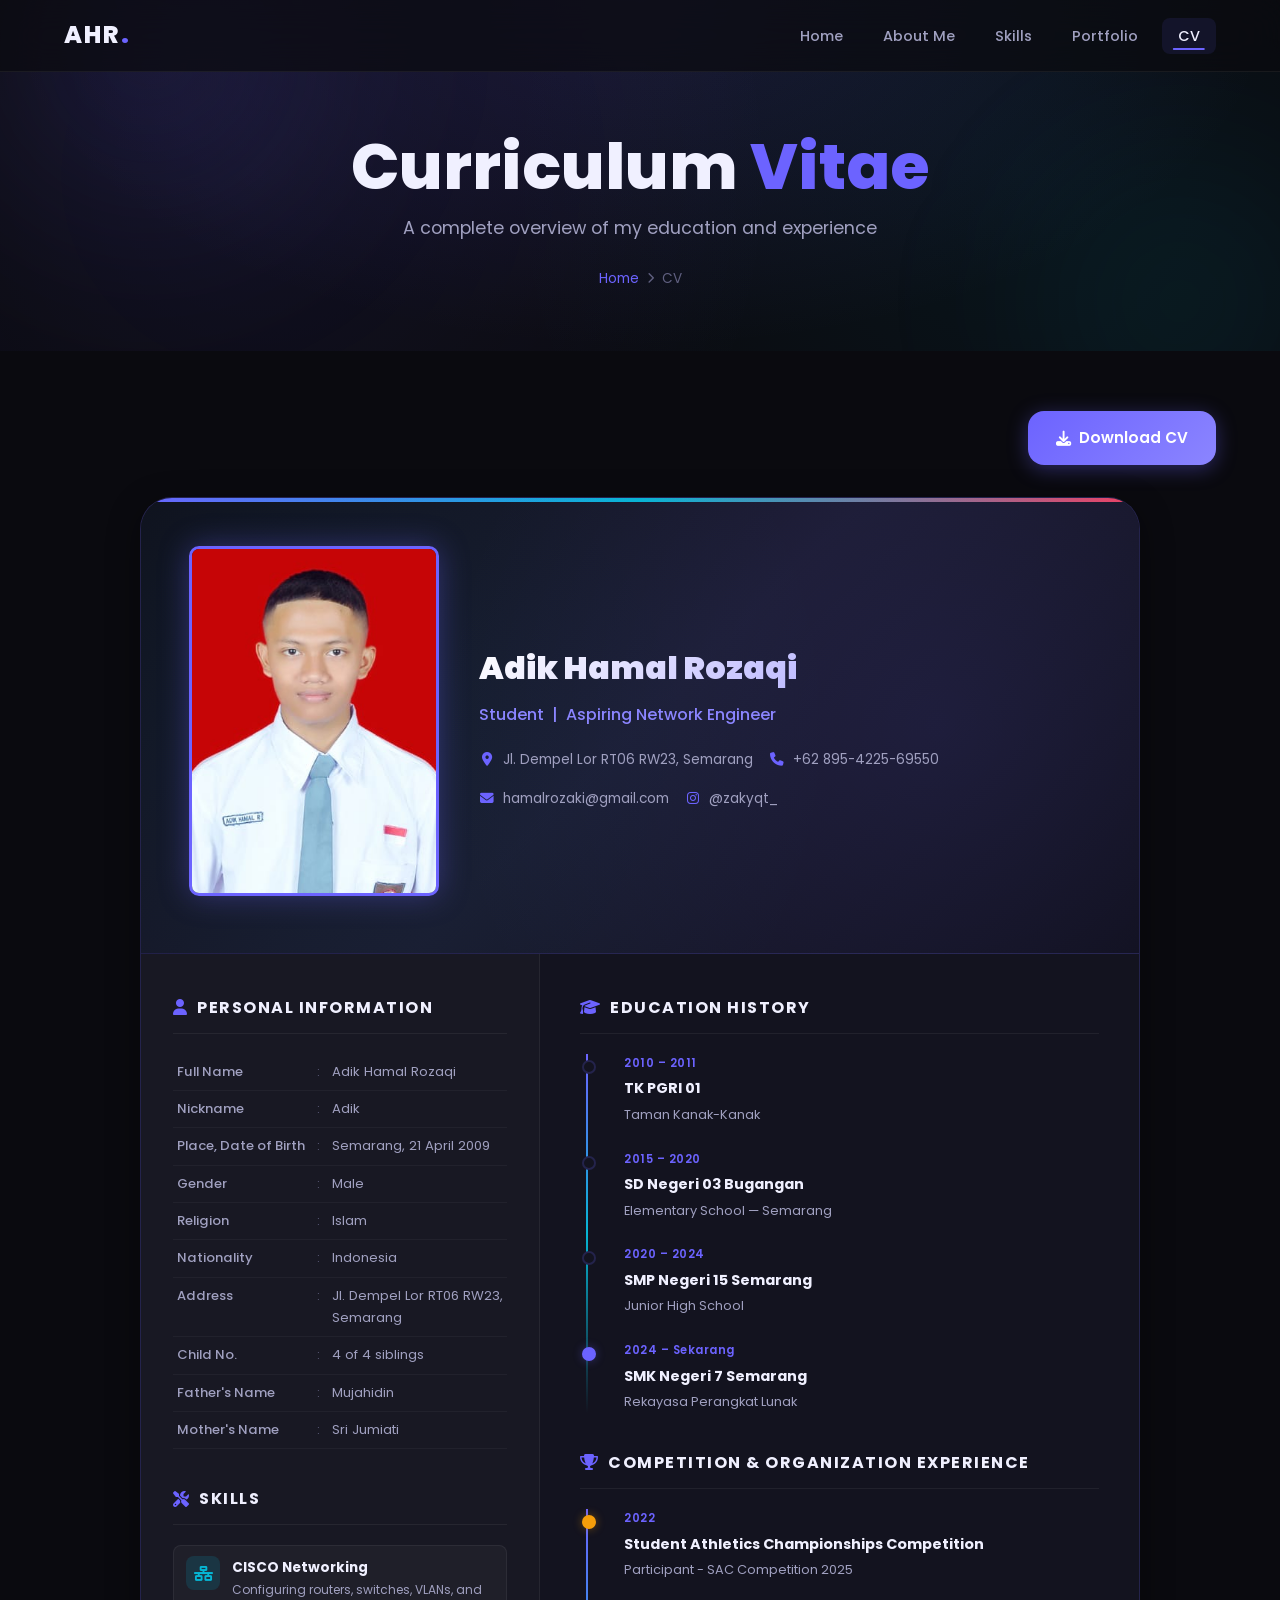
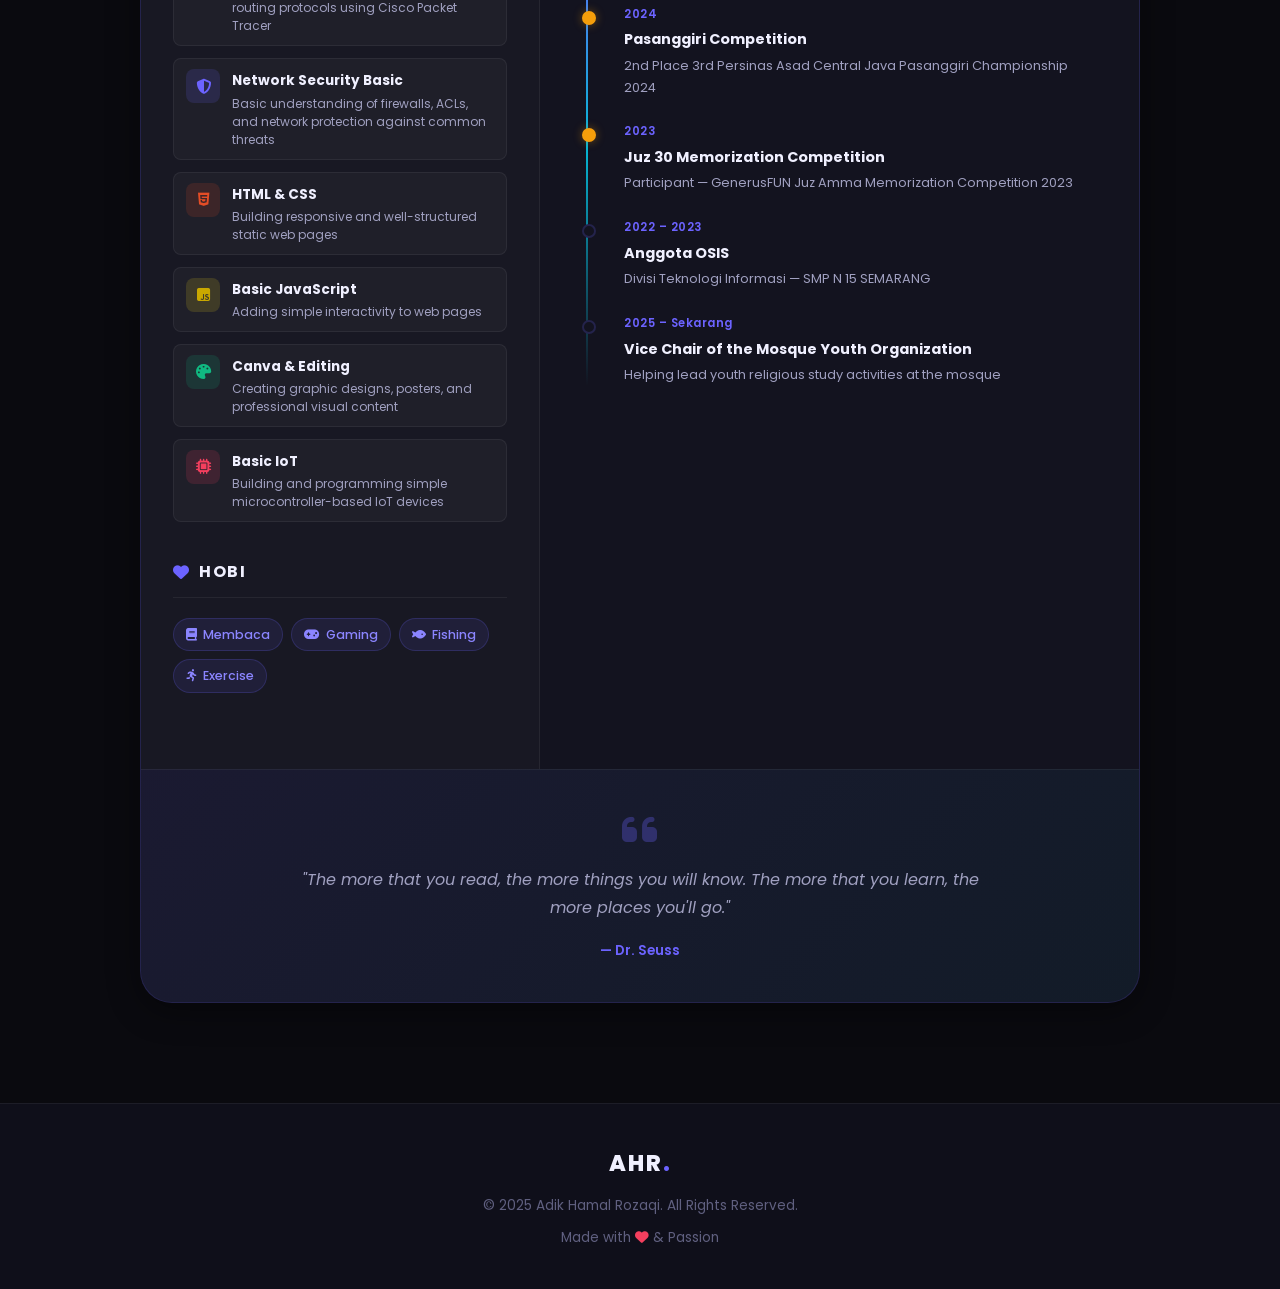
==== cv.html @ 631f969d "Initial personal branding website" ====
<!DOCTYPE html>
<html lang="id">
<head>
  <meta charset="UTF-8" />
  <meta name="viewport" content="width=device-width, initial-scale=1.0" />
  <title>CV - Adik Hamal Rozaqi</title>
  <link rel="icon" type="image/png" href="favicon-32x32.png" />
  <link rel="stylesheet" href="css/style.css" />
  <link rel="stylesheet" href="css/cv.css" />
  <link href="https://fonts.googleapis.com/css2?family=Poppins:wght@300;400;500;600;700;800;900&display=swap" rel="stylesheet" />
  <link rel="stylesheet" href="https://cdnjs.cloudflare.com/ajax/libs/font-awesome/6.5.0/css/all.min.css" />
</head>
<body>

  <!-- NAVBAR -->
  <nav class="navbar" id="navbar">
    <div class="nav-container">
      <div class="nav-logo">
        <span class="logo-text">AHR<span class="accent">.</span></span>
      </div>
      <ul class="nav-links" id="navLinks">
        <li><a href="index.html">Home</a></li>
        <li><a href="about.html">About Me</a></li>
        <li><a href="skills.html">Skills</a></li>
        <li><a href="portfolio.html">Portfolio</a></li>
        <li><a href="cv.html" class="active">CV</a></li>
      </ul>
      <div class="hamburger" id="hamburger">
        <span></span><span></span><span></span>
      </div>
    </div>
  </nav>

  <!-- PAGE HEADER -->
  <section class="page-header">
    <div class="orb orb-1"></div>
    <div class="orb orb-2"></div>
    <div class="page-header-content">
      <h1>Curriculum <span class="accent-text">Vitae</span></h1>
      <p>A complete overview of my education and experience</p>
      <div class="breadcrumb">
        <a href="index.html">Home</a>
        <i class="fas fa-chevron-right"></i>
        <span>CV</span>
      </div>
    </div>
  </section>

  <!-- CV WRAPPER -->
  <section class="cv-section">
    <div class="container">

      <!-- Print Button -->
      <div class="cv-actions">
  <a href="cvadik.pdf"
     download="cvadik.pdf"
     class="btn btn-primary">
    <i class="fas fa-download"></i> Download CV
  </a>
</div>

      <!-- CV DOCUMENT -->
      <div class="cv-document" id="cvDocument">

        <!-- CV HEADER -->
        <div class="cv-header">
          <div class="cv-photo-wrapper">
            <img
              src="fotoformal.jpeg"
              alt="Foto Profesional"
              class="cv-photo"
              onerror="this.src='https://ui-avatars.com/api/?name=Adik+Rozaqi&size=200&background=6c63ff&color=fff&bold=true'"
            />
          </div>
          <div class="cv-header-info">
            <h1 class="cv-name">Adik Hamal Rozaqi</h1>
            <p class="cv-title">Student  &nbsp;|&nbsp; Aspiring Network Engineer</p>
            <div class="cv-contacts">
              <div class="cv-contact-item">
                <i class="fas fa-map-marker-alt"></i>
                <span>Jl. Dempel Lor RT06 RW23, Semarang</span>
              </div>
              <div class="cv-contact-item">
                <i class="fas fa-phone"></i>
                <span>+62 895-4225-69550</span>
              </div>
              <div class="cv-contact-item">
                <i class="fas fa-envelope"></i>
                <span>hamalrozaki@gmail.com</span>
              </div>
              <div class="cv-contact-item">
                <i class="fab fa-instagram"></i>
                <span>@zakyqt_</span>
              </div>
            </div>
          </div>
        </div>

        <!-- CV BODY -->
        <div class="cv-body">

          <!-- LEFT COLUMN -->
          <div class="cv-left">

            <!-- Personal Information -->
            <div class="cv-block">
              <div class="cv-block-title">
                <i class="fas fa-user"></i>
                <h2>Personal Information</h2>
              </div>
              <div class="cv-block-content">
                <table class="cv-table">
                  <tr>
                    <td class="cv-td-label">Full Name</td>
                    <td>:</td>
                    <td>Adik Hamal Rozaqi</td>
                  </tr>
                  <tr>
                    <td class="cv-td-label">Nickname</td>
                    <td>:</td>
                    <td>Adik</td>
                  </tr>
                  <tr>
                    <td class="cv-td-label">Place, Date of Birth</td>
                    <td>:</td>
                    <td>Semarang, 21 April 2009</td>
                  </tr>
                  <tr>
                    <td class="cv-td-label">Gender</td>
                    <td>:</td>
                    <td>Male</td>
                  </tr>
                  <tr>
                    <td class="cv-td-label">Religion</td>
                    <td>:</td>
                    <td>Islam</td>
                  </tr>
                  <tr>
                    <td class="cv-td-label">Nationality</td>
                    <td>:</td>
                    <td>Indonesia</td>
                  </tr>
                  <tr>
                    <td class="cv-td-label">Address</td>
                    <td>:</td>
                    <td>Jl. Dempel Lor RT06 RW23, Semarang</td>
                  </tr>
                  <tr>
                    <td class="cv-td-label">Child No.</td>
                    <td>:</td>
                    <td>4 of 4 siblings</td>
                  </tr>
                  <tr>
                    <td class="cv-td-label">Father's Name</td>
                    <td>:</td>
                    <td>Mujahidin</td>
                  </tr>
                  <tr>
                    <td class="cv-td-label">Mother's Name</td>
                    <td>:</td>
                    <td>Sri Jumiati</td>
                  </tr>
                </table>
              </div>
            </div>

            <!-- Skills -->
            <div class="cv-block">
              <div class="cv-block-title">
                <i class="fas fa-tools"></i>
                <h2>Skills</h2>
              </div>
              <div class="cv-block-content">
                <div class="cv-skills-desc">

                  <div class="cv-skill-desc-item">
                    <div class="cv-skill-desc-icon" style="background:rgba(6,182,212,0.15);color:#06b6d4">
                      <i class="fas fa-network-wired"></i>
                    </div>
                    <div class="cv-skill-desc-text">
                      <h4>CISCO Networking</h4>
                      <p>Configuring routers, switches, VLANs, and routing protocols using Cisco Packet Tracer</p>
                    </div>
                  </div>

                  <div class="cv-skill-desc-item">
                    <div class="cv-skill-desc-icon" style="background:rgba(108,99,255,0.15);color:#6c63ff">
                      <i class="fas fa-shield-alt"></i>
                    </div>
                    <div class="cv-skill-desc-text">
                      <h4>Network Security Basic</h4>
                      <p>Basic understanding of firewalls, ACLs, and network protection against common threats</p>
                    </div>
                  </div>

                  <div class="cv-skill-desc-item">
                    <div class="cv-skill-desc-icon" style="background:rgba(228,77,38,0.15);color:#e44d26">
                      <i class="fab fa-html5"></i>
                    </div>
                    <div class="cv-skill-desc-text">
                      <h4>HTML &amp; CSS</h4>
                      <p>Building responsive and well-structured static web pages</p>
                    </div>
                  </div>

                  <div class="cv-skill-desc-item">
                    <div class="cv-skill-desc-icon" style="background:rgba(247,223,30,0.15);color:#c9a800">
                      <i class="fab fa-js-square"></i>
                    </div>
                    <div class="cv-skill-desc-text">
                      <h4>Basic JavaScript</h4>
                      <p>Adding simple interactivity to web pages</p>
                    </div>
                  </div>

                  <div class="cv-skill-desc-item">
                    <div class="cv-skill-desc-icon" style="background:rgba(16,185,129,0.15);color:#10b981">
                      <i class="fas fa-palette"></i>
                    </div>
                    <div class="cv-skill-desc-text">
                      <h4>Canva &amp; Editing</h4>
                      <p>Creating graphic designs, posters, and professional visual content</p>
                    </div>
                  </div>

                  <div class="cv-skill-desc-item">
                    <div class="cv-skill-desc-icon" style="background:rgba(244,63,94,0.15);color:#f43f5e">
                      <i class="fas fa-microchip"></i>
                    </div>
                    <div class="cv-skill-desc-text">
                      <h4>Basic IoT</h4>
                      <p>Building and programming simple microcontroller-based IoT devices</p>
                    </div>
                  </div>

                </div>
              </div>
            </div>

            <!-- Hobi -->
            <div class="cv-block">
              <div class="cv-block-title">
                <i class="fas fa-heart"></i>
                <h2>Hobi</h2>
              </div>
              <div class="cv-block-content">
                <div class="cv-hobbies">
                  <span class="cv-hobby-tag"><i class="fas fa-book"></i> Membaca</span>
                  <span class="cv-hobby-tag"><i class="fas fa-gamepad"></i> Gaming</span>
                  <span class="cv-hobby-tag"><i class="fas fa-fish"></i> Fishing</span>
                  <span class="cv-hobby-tag"><i class="fas fa-running"></i> Exercise</span>
                </div>
              </div>
            </div>

          </div>

          <!-- RIGHT COLUMN -->
          <div class="cv-right">

            <!-- Education -->
            <div class="cv-block">
              <div class="cv-block-title">
                <i class="fas fa-graduation-cap"></i>
                <h2>Education History</h2>
              </div>
              <div class="cv-block-content">
                <div class="cv-timeline">
                  <div class="cv-timeline-item">
                    <div class="cv-timeline-dot"></div>
                    <div class="cv-timeline-info">
                      <div class="cv-timeline-year">2010 – 2011</div>
                      <h4>TK PGRI 01</h4>
                      <p>Taman Kanak-Kanak</p>
                    </div>
                  </div>
                  <div class="cv-timeline-item">
                    <div class="cv-timeline-dot"></div>
                    <div class="cv-timeline-info">
                      <div class="cv-timeline-year">2015 – 2020</div>
                      <h4>SD Negeri 03 Bugangan</h4>
                      <p>Elementary School — Semarang</p>
                    </div>
                  </div>
                  <div class="cv-timeline-item">
                    <div class="cv-timeline-dot"></div>
                    <div class="cv-timeline-info">
                      <div class="cv-timeline-year">2020 – 2024</div>
                      <h4>SMP Negeri 15 Semarang</h4>
                      <p>Junior High School</p>
                    </div>
                  </div>
                  <div class="cv-timeline-item active">
                    <div class="cv-timeline-dot active"></div>
                    <div class="cv-timeline-info">
                      <div class="cv-timeline-year">2024 – Sekarang</div>
                      <h4>SMK Negeri 7 Semarang</h4>
                      <p>Rekayasa Perangkat Lunak</p>
                    </div>
                  </div>
                </div>
              </div>
            </div>

            <!-- Pengalaman Lomba & Organisasi -->
            <div class="cv-block">
              <div class="cv-block-title">
                <i class="fas fa-trophy"></i>
                <h2>Competition &amp; Organization Experience</h2>
              </div>
              <div class="cv-block-content">
                <div class="cv-timeline">
                  <div class="cv-timeline-item">
                    <div class="cv-timeline-dot gold"></div>
                    <div class="cv-timeline-info">
                      <div class="cv-timeline-year">2022</div>
                      <h4>Student Athletics Championships Competition</h4>
                      <p>Participant - SAC Competition 2025</p>
                    </div>
                  </div>
                  <div class="cv-timeline-item">
                    <div class="cv-timeline-dot gold"></div>
                    <div class="cv-timeline-info">
                      <div class="cv-timeline-year">2024</div>
                      <h4>Pasanggiri Competition</h4>
                      <p>2nd Place 3rd Persinas Asad Central Java Pasanggiri Championship 2024</p>
                    </div>
                  </div>
                  <div class="cv-timeline-item">
                    <div class="cv-timeline-dot gold"></div>
                    <div class="cv-timeline-info">
                      <div class="cv-timeline-year">2023</div>
                      <h4>Juz 30 Memorization Competition</h4>
                      <p>Participant — GenerusFUN Juz Amma Memorization Competition 2023</p>
                    </div>
                  </div>
                  <div class="cv-timeline-item">
                    <div class="cv-timeline-dot"></div>
                    <div class="cv-timeline-info">
                      <div class="cv-timeline-year">2022 – 2023</div>
                      <h4>Anggota OSIS</h4>
                      <p>Divisi Teknologi Informasi — SMP N 15 SEMARANG</p>
                    </div>
                  </div>
                  <div class="cv-timeline-item">
                    <div class="cv-timeline-dot"></div>
                    <div class="cv-timeline-info">
                      <div class="cv-timeline-year">2025 – Sekarang</div>
                      <h4>Vice Chair of the Mosque Youth Organization</h4>
                      <p>Helping lead youth religious study activities at the mosque</p>
                    </div>
                  </div>
                </div>
              </div>
            </div>

          </div>
        </div>

        <!-- QUOTES -->
        <div class="cv-quotes">
          <div class="cv-quote-wrapper">
            <i class="fas fa-quote-left cv-quote-icon"></i>
            <blockquote class="cv-quote-text">
             "The more that you read, the more things you will know. The more that you learn, the more places you'll go."


            </blockquote>
            <p class="cv-quote-author">— Dr. Seuss</p>
          </div>
        </div>

      </div>
      <!-- END CV DOCUMENT -->

    </div>
  </section>

  <!-- FOOTER -->
  <footer class="footer">
    <div class="footer-content">
      <p class="footer-logo">AHR<span class="accent">.</span></p>
      <p class="footer-copy">&copy; 2025 Adik Hamal Rozaqi. All Rights Reserved.</p>
      <p class="footer-love">Made with <i class="fas fa-heart" style="color:#f43f5e"></i> &amp; Passion</p>
    </div>
  </footer>

  <script src="js/main.js"></script>
</body>
</html>
---- css/style.css ----
/* ============================================
   GLOBAL STYLES - style.css
   Personal Branding - Muhammad Rizky Pratama
   ============================================ */

/* ---- CSS Variables ---- */
:root {
  --bg-primary:    #0a0a0f;
  --bg-secondary:  #0f0f1a;
  --bg-card:       #13131f;
  --bg-card-hover: #1a1a2e;

  --accent:        #6c63ff;
  --accent-light:  #8b85ff;
  --accent-glow:   rgba(108, 99, 255, 0.35);
  --accent-2:      #f43f5e;
  --accent-3:      #06b6d4;

  --text-primary:  #f0f0ff;
  --text-secondary:#a0a0c0;
  --text-muted:    #606080;

  --border:        rgba(108, 99, 255, 0.2);
  --border-light:  rgba(255, 255, 255, 0.06);

  --shadow-card:   0 8px 32px rgba(0, 0, 0, 0.4);
  --shadow-glow:   0 0 40px rgba(108, 99, 255, 0.25);

  --radius-sm:     8px;
  --radius-md:     16px;
  --radius-lg:     24px;
  --radius-xl:     32px;

  --transition:    all 0.3s cubic-bezier(0.4, 0, 0.2, 1);
  --transition-slow: all 0.6s cubic-bezier(0.4, 0, 0.2, 1);

  --font:          'Poppins', sans-serif;
  --nav-height:    72px;
}

/* ---- Reset & Base ---- */
*, *::before, *::after {
  margin: 0;
  padding: 0;
  box-sizing: border-box;
}

html {
  scroll-behavior: smooth;
  font-size: 16px;
}

body {
  font-family: var(--font);
  background-color: var(--bg-primary);
  color: var(--text-primary);
  line-height: 1.7;
  overflow-x: hidden;
  -webkit-font-smoothing: antialiased;
}

/* ---- Scrollbar ---- */
::-webkit-scrollbar { width: 6px; }
::-webkit-scrollbar-track { background: var(--bg-primary); }
::-webkit-scrollbar-thumb {
  background: var(--accent);
  border-radius: 3px;
}
::-webkit-scrollbar-thumb:hover { background: var(--accent-light); }

/* ---- Selection ---- */
::selection {
  background: var(--accent-glow);
  color: var(--text-primary);
}

/* ---- Container ---- */
.container {
  max-width: 1200px;
  margin: 0 auto;
  padding: 0 24px;
}

/* ---- Accent Color ---- */
.accent { color: var(--accent); }
.accent-text { color: var(--accent); }

/* ============================================
   NAVBAR
   ============================================ */
.navbar {
  position: fixed;
  top: 0;
  left: 0;
  right: 0;
  z-index: 1000;
  height: var(--nav-height);
  background: rgba(10, 10, 15, 0.7);
  backdrop-filter: blur(20px);
  -webkit-backdrop-filter: blur(20px);
  border-bottom: 1px solid var(--border-light);
  transition: var(--transition);
}

.navbar.scrolled {
  background: rgba(10, 10, 15, 0.95);
  box-shadow: 0 4px 30px rgba(0, 0, 0, 0.5);
}

.nav-container {
  max-width: 1200px;
  margin: 0 auto;
  padding: 0 24px;
  height: 100%;
  display: flex;
  align-items: center;
  justify-content: space-between;
}

.nav-logo .logo-text {
  font-size: 1.5rem;
  font-weight: 800;
  letter-spacing: 2px;
  color: var(--text-primary);
}

.nav-links {
  display: flex;
  list-style: none;
  gap: 8px;
}

.nav-links a {
  text-decoration: none;
  color: var(--text-secondary);
  font-size: 0.9rem;
  font-weight: 500;
  padding: 8px 16px;
  border-radius: var(--radius-sm);
  transition: var(--transition);
  position: relative;
}

.nav-links a::after {
  content: '';
  position: absolute;
  bottom: 4px;
  left: 50%;
  transform: translateX(-50%);
  width: 0;
  height: 2px;
  background: var(--accent);
  border-radius: 2px;
  transition: var(--transition);
}

.nav-links a:hover,
.nav-links a.active {
  color: var(--text-primary);
  background: rgba(108, 99, 255, 0.1);
}

.nav-links a:hover::after,
.nav-links a.active::after {
  width: 60%;
}

/* Hamburger */
.hamburger {
  display: none;
  flex-direction: column;
  gap: 5px;
  cursor: pointer;
  padding: 4px;
}

.hamburger span {
  display: block;
  width: 24px;
  height: 2px;
  background: var(--text-primary);
  border-radius: 2px;
  transition: var(--transition);
}

/* ============================================
   PAGE HEADER (shared across pages)
   ============================================ */
.page-header {
  min-height: 320px;
  display: flex;
  align-items: center;
  justify-content: center;
  text-align: center;
  padding: calc(var(--nav-height) + 60px) 24px 60px;
  position: relative;
  overflow: hidden;
  background: radial-gradient(ellipse at 50% 0%, rgba(108, 99, 255, 0.15) 0%, transparent 70%);
}

.page-header::before {
  content: '';
  position: absolute;
  inset: 0;
  background:
    radial-gradient(circle at 20% 50%, rgba(108, 99, 255, 0.08) 0%, transparent 50%),
    radial-gradient(circle at 80% 50%, rgba(6, 182, 212, 0.06) 0%, transparent 50%);
}

.page-header-content {
  position: relative;
  z-index: 2;
}

.page-header h1 {
  font-size: clamp(2.5rem, 6vw, 4rem);
  font-weight: 800;
  margin-bottom: 12px;
  line-height: 1.1;
}

.page-header p {
  font-size: 1.1rem;
  color: var(--text-secondary);
  margin-bottom: 20px;
}

.breadcrumb {
  display: inline-flex;
  align-items: center;
  gap: 8px;
  font-size: 0.85rem;
  color: var(--text-muted);
}

.breadcrumb a {
  color: var(--accent);
  text-decoration: none;
  transition: var(--transition);
}

.breadcrumb a:hover { color: var(--accent-light); }

.breadcrumb i { font-size: 0.7rem; }

/* ============================================
   ORB BACKGROUNDS
   ============================================ */
.orb {
  position: absolute;
  border-radius: 50%;
  filter: blur(80px);
  pointer-events: none;
  z-index: 0;
}

.orb-1 {
  width: 500px;
  height: 500px;
  background: radial-gradient(circle, rgba(108, 99, 255, 0.15) 0%, transparent 70%);
  top: -200px;
  left: -100px;
  animation: orbFloat 8s ease-in-out infinite;
}

.orb-2 {
  width: 400px;
  height: 400px;
  background: radial-gradient(circle, rgba(6, 182, 212, 0.1) 0%, transparent 70%);
  bottom: -150px;
  right: -100px;
  animation: orbFloat 10s ease-in-out infinite reverse;
}

.orb-3 {
  width: 300px;
  height: 300px;
  background: radial-gradient(circle, rgba(244, 63, 94, 0.08) 0%, transparent 70%);
  top: 50%;
  left: 50%;
  transform: translate(-50%, -50%);
  animation: orbFloat 12s ease-in-out infinite;
}

@keyframes orbFloat {
  0%, 100% { transform: translate(0, 0) scale(1); }
  33%       { transform: translate(30px, -20px) scale(1.05); }
  66%       { transform: translate(-20px, 15px) scale(0.95); }
}

/* ============================================
   SECTION TITLE (shared)
   ============================================ */
.section-title {
  text-align: center;
  margin-bottom: 60px;
  position: relative;
}

.section-tag {
  display: inline-block;
  font-size: 0.75rem;
  font-weight: 700;
  letter-spacing: 3px;
  text-transform: uppercase;
  color: var(--accent);
  background: rgba(108, 99, 255, 0.1);
  border: 1px solid var(--border);
  padding: 4px 14px;
  border-radius: 20px;
  margin-bottom: 12px;
}

.section-title h2 {
  font-size: clamp(1.8rem, 4vw, 2.8rem);
  font-weight: 800;
  margin-bottom: 16px;
}

.title-line {
  width: 60px;
  height: 4px;
  background: linear-gradient(90deg, var(--accent), var(--accent-3));
  border-radius: 2px;
  margin: 0 auto;
}

/* ============================================
   BUTTONS
   ============================================ */
.btn {
  display: inline-flex;
  align-items: center;
  gap: 8px;
  padding: 14px 28px;
  border-radius: var(--radius-md);
  font-family: var(--font);
  font-size: 0.95rem;
  font-weight: 600;
  text-decoration: none;
  cursor: pointer;
  border: none;
  transition: var(--transition);
  position: relative;
  overflow: hidden;
}

.btn::before {
  content: '';
  position: absolute;
  inset: 0;
  background: rgba(255, 255, 255, 0.1);
  opacity: 0;
  transition: var(--transition);
}

.btn:hover::before { opacity: 1; }

.btn-primary {
  background: linear-gradient(135deg, var(--accent), var(--accent-light));
  color: #fff;
  box-shadow: 0 4px 20px var(--accent-glow);
}

.btn-primary:hover {
  transform: translateY(-2px);
  box-shadow: 0 8px 30px var(--accent-glow);
}

.btn-outline {
  background: transparent;
  color: var(--text-primary);
  border: 2px solid var(--border);
}

.btn-outline:hover {
  border-color: var(--accent);
  color: var(--accent);
  transform: translateY(-2px);
}

/* ============================================
   FOOTER
   ============================================ */
.footer {
  background: var(--bg-secondary);
  border-top: 1px solid var(--border-light);
  padding: 40px 24px;
  text-align: center;
}

.footer-content {
  display: flex;
  flex-direction: column;
  align-items: center;
  gap: 8px;
}

.footer-logo {
  font-size: 1.4rem;
  font-weight: 800;
  letter-spacing: 2px;
  color: var(--text-primary);
  margin-bottom: 4px;
}

.footer-copy {
  font-size: 0.85rem;
  color: var(--text-muted);
}

.footer-love {
  font-size: 0.85rem;
  color: var(--text-muted);
}

/* ============================================
   RESPONSIVE - MOBILE
   ============================================ */
@media (max-width: 768px) {
  .nav-links {
    position: fixed;
    top: var(--nav-height);
    left: 0;
    right: 0;
    background: rgba(10, 10, 15, 0.98);
    backdrop-filter: blur(20px);
    flex-direction: column;
    padding: 20px;
    gap: 4px;
    transform: translateY(-100%);
    opacity: 0;
    pointer-events: none;
    transition: var(--transition);
    border-bottom: 1px solid var(--border-light);
  }

  .nav-links.open {
    transform: translateY(0);
    opacity: 1;
    pointer-events: all;
  }

  .nav-links a {
    padding: 12px 16px;
    display: block;
  }

  .hamburger { display: flex; }
}
---- css/cv.css ----
/* ============================================
   CV PAGE STYLES - cv.css
   ============================================ */

.cv-section {
  padding: 60px 0 100px;
}

/* ---- Actions ---- */
.cv-actions {
  display: flex;
  justify-content: flex-end;
  margin-bottom: 32px;
}

/* ============================================
   CV DOCUMENT
   ============================================ */
.cv-document {
  background: var(--bg-card);
  border: 1px solid var(--border);
  border-radius: var(--radius-xl);
  overflow: hidden;
  box-shadow: var(--shadow-card);
  max-width: 1000px;
  margin: 0 auto;
}

/* ---- CV Header ---- */
.cv-header {
  background: linear-gradient(135deg, #0f0f1a 0%, #1a1a2e 50%, #0f0f1a 100%);
  border-bottom: 1px solid var(--border);
  padding: 48px;
  display: flex;
  gap: 40px;
  align-items: center;
  position: relative;
  overflow: hidden;
}

.cv-header::before {
  content: '';
  position: absolute;
  top: 0;
  left: 0;
  right: 0;
  height: 4px;
  background: linear-gradient(90deg, var(--accent), var(--accent-3), var(--accent-2));
}

.cv-header::after {
  content: '';
  position: absolute;
  inset: 0;
  background:
    radial-gradient(circle at 80% 50%, rgba(108, 99, 255, 0.1) 0%, transparent 60%),
    radial-gradient(circle at 20% 50%, rgba(6, 182, 212, 0.06) 0%, transparent 60%);
  pointer-events: none;
}

.cv-photo-wrapper {
  position: relative;
  z-index: 1;
}

.cv-photo {
  width: 250px;
  height: 350px;
  border-radius: 10px;
  object-fit: cover;
  border: 3px solid var(--accent);
  box-shadow: 0 0 30px var(--accent-glow);
}

.cv-header-info {
  position: relative;
  z-index: 1;
}

.cv-name {
  font-size: 2rem;
  font-weight: 900;
  margin-bottom: 6px;
  background: linear-gradient(135deg, #fff, var(--accent-light));
  -webkit-background-clip: text;
  -webkit-text-fill-color: transparent;
  background-clip: text;
}

.cv-title {
  font-size: 1rem;
  color: var(--accent-light);
  font-weight: 500;
  margin-bottom: 20px;
}

.cv-contacts {
  display: flex;
  flex-wrap: wrap;
  gap: 16px;
}

.cv-contact-item {
  display: flex;
  align-items: center;
  gap: 8px;
  font-size: 0.85rem;
  color: var(--text-secondary);
}

.cv-contact-item i {
  color: var(--accent);
  width: 16px;
  text-align: center;
}

/* ---- CV Body ---- */
.cv-body {
  display: grid;
  grid-template-columns: 1fr 1.5fr;
  gap: 0;
}

.cv-left {
  background: rgba(255, 255, 255, 0.02);
  border-right: 1px solid var(--border-light);
  padding: 40px 32px;
}

.cv-right {
  padding: 40px 40px;
}

/* ---- CV Block ---- */
.cv-block {
  margin-bottom: 36px;
}

.cv-block-title {
  display: flex;
  align-items: center;
  gap: 10px;
  margin-bottom: 20px;
  padding-bottom: 12px;
  border-bottom: 1px solid var(--border-light);
}

.cv-block-title i {
  color: var(--accent);
  font-size: 1rem;
}

.cv-block-title h2 {
  font-size: 1rem;
  font-weight: 700;
  text-transform: uppercase;
  letter-spacing: 1.5px;
  color: var(--text-primary);
}

/* ---- CV Table ---- */
.cv-table {
  width: 100%;
  border-collapse: collapse;
}

.cv-table tr {
  border-bottom: 1px solid rgba(255, 255, 255, 0.04);
}

.cv-table td {
  padding: 7px 4px;
  font-size: 0.82rem;
  color: var(--text-secondary);
  vertical-align: top;
}

.cv-td-label {
  color: var(--text-muted);
  font-weight: 500;
  white-space: nowrap;
  padding-right: 8px;
  min-width: 130px;
}

.cv-table td:nth-child(2) {
  padding: 7px 8px;
  color: var(--text-muted);
}

/* ---- CV Skills ---- */
.cv-skills-list {
  display: flex;
  flex-direction: column;
  gap: 12px;
}

.cv-skill-item {
  display: flex;
  align-items: center;
  gap: 10px;
}

.cv-skill-name {
  font-size: 0.8rem;
  color: var(--text-secondary);
  min-width: 110px;
  font-weight: 500;
}

.cv-skill-bar {
  flex: 1;
  height: 6px;
  background: rgba(255, 255, 255, 0.06);
  border-radius: 6px;
  overflow: hidden;
}

.cv-skill-fill {
  height: 100%;
  background: linear-gradient(90deg, var(--accent), var(--accent-light));
  border-radius: 6px;
  transition: width 1.2s ease;
}

.cv-skill-fill.soft {
  background: linear-gradient(90deg, var(--accent-3), #8b5cf6);
}

.cv-skill-pct {
  font-size: 0.75rem;
  font-weight: 700;
  color: var(--accent);
  min-width: 32px;
  text-align: right;
}

/* ---- CV Hobbies ---- */
.cv-hobbies {
  display: flex;
  flex-wrap: wrap;
  gap: 8px;
}

.cv-hobby-tag {
  display: inline-flex;
  align-items: center;
  gap: 6px;
  background: rgba(108, 99, 255, 0.1);
  border: 1px solid var(--border);
  color: var(--accent-light);
  padding: 5px 12px;
  border-radius: 20px;
  font-size: 0.78rem;
  font-weight: 500;
}

/* ---- CV Timeline ---- */
.cv-timeline {
  position: relative;
  padding-left: 24px;
}

.cv-timeline::before {
  content: '';
  position: absolute;
  left: 6px;
  top: 0;
  bottom: 0;
  width: 2px;
  background: linear-gradient(180deg, var(--accent), var(--accent-3), transparent);
}

.cv-timeline-item {
  position: relative;
  margin-bottom: 24px;
  padding-left: 20px;
}

.cv-timeline-dot {
  position: absolute;
  left: -22px;
  top: 6px;
  width: 14px;
  height: 14px;
  border-radius: 50%;
  background: var(--bg-card);
  border: 2px solid var(--border);
  transition: var(--transition);
}

.cv-timeline-dot.active,
.cv-timeline-item.active .cv-timeline-dot {
  background: var(--accent);
  border-color: var(--accent);
  box-shadow: 0 0 10px var(--accent-glow);
}

.cv-timeline-dot.gold {
  background: #f59e0b;
  border-color: #f59e0b;
  box-shadow: 0 0 10px rgba(245, 158, 11, 0.4);
}

.cv-timeline-year {
  font-size: 0.72rem;
  font-weight: 600;
  color: var(--accent);
  letter-spacing: 0.5px;
  margin-bottom: 3px;
}

.cv-timeline-info h4 {
  font-size: 0.9rem;
  font-weight: 700;
  margin-bottom: 3px;
  color: var(--text-primary);
}

.cv-timeline-info p {
  font-size: 0.8rem;
  color: var(--text-secondary);
}

/* ---- CV Quotes ---- */
.cv-quotes {
  background: linear-gradient(135deg, rgba(108, 99, 255, 0.08) 0%, rgba(6, 182, 212, 0.05) 100%);
  border-top: 1px solid var(--border-light);
  padding: 40px 48px;
  text-align: center;
}

.cv-quote-wrapper {
  max-width: 700px;
  margin: 0 auto;
  position: relative;
}

.cv-quote-icon {
  font-size: 2.5rem;
  color: var(--accent);
  opacity: 0.3;
  margin-bottom: 16px;
  display: block;
}

.cv-quote-text {
  font-size: 1rem;
  font-style: italic;
  color: var(--text-secondary);
  line-height: 1.8;
  margin-bottom: 16px;
}

.cv-quote-author {
  font-size: 0.85rem;
  font-weight: 600;
  color: var(--accent);
}

/* ============================================
   PRINT STYLES
   ============================================ */
@media print {
  .navbar,
  .page-header,
  .cv-actions,
  .footer {
    display: none !important;
  }

  body {
    background: #fff;
    color: #000;
  }

  .cv-document {
    border: none;
    box-shadow: none;
    border-radius: 0;
  }

  .cv-header {
    background: #1a1a2e !important;
    -webkit-print-color-adjust: exact;
    print-color-adjust: exact;
  }

  .cv-section {
    padding: 0;
  }
}

/* ============================================
   RESPONSIVE
   ============================================ */
@media (max-width: 900px) {
  .cv-body {
    grid-template-columns: 1fr;
  }

  .cv-left {
    border-right: none;
    border-bottom: 1px solid var(--border-light);
  }

  .cv-header {
    flex-direction: column;
    text-align: center;
    padding: 32px 24px;
  }

  .cv-contacts {
    justify-content: center;
  }
}

@media (max-width: 600px) {
  .cv-header { padding: 24px 20px; }
  .cv-left, .cv-right { padding: 24px 20px; }
  .cv-quotes { padding: 32px 20px; }
  .cv-name { font-size: 1.5rem; }
}

/* ============================================
   CV SKILLS DESCRIPTION (pengganti bar %)
   ============================================ */
.cv-skills-desc {
  display: flex;
  flex-direction: column;
  gap: 12px;
}

.cv-skill-desc-item {
  display: flex;
  align-items: flex-start;
  gap: 12px;
  padding: 10px 12px;
  background: rgba(255, 255, 255, 0.03);
  border: 1px solid var(--border-light);
  border-radius: var(--radius-sm);
  transition: var(--transition);
}

.cv-skill-desc-item:hover {
  border-color: var(--border);
  background: rgba(108, 99, 255, 0.05);
}

.cv-skill-desc-icon {
  width: 34px;
  height: 34px;
  min-width: 34px;
  border-radius: 8px;
  display: flex;
  align-items: center;
  justify-content: center;
  font-size: 0.95rem;
}

.cv-skill-desc-text h4 {
  font-size: 0.85rem;
  font-weight: 700;
  color: var(--text-primary);
  margin-bottom: 2px;
}

.cv-skill-desc-text p {
  font-size: 0.75rem;
  color: var(--text-secondary);
  line-height: 1.5;
}
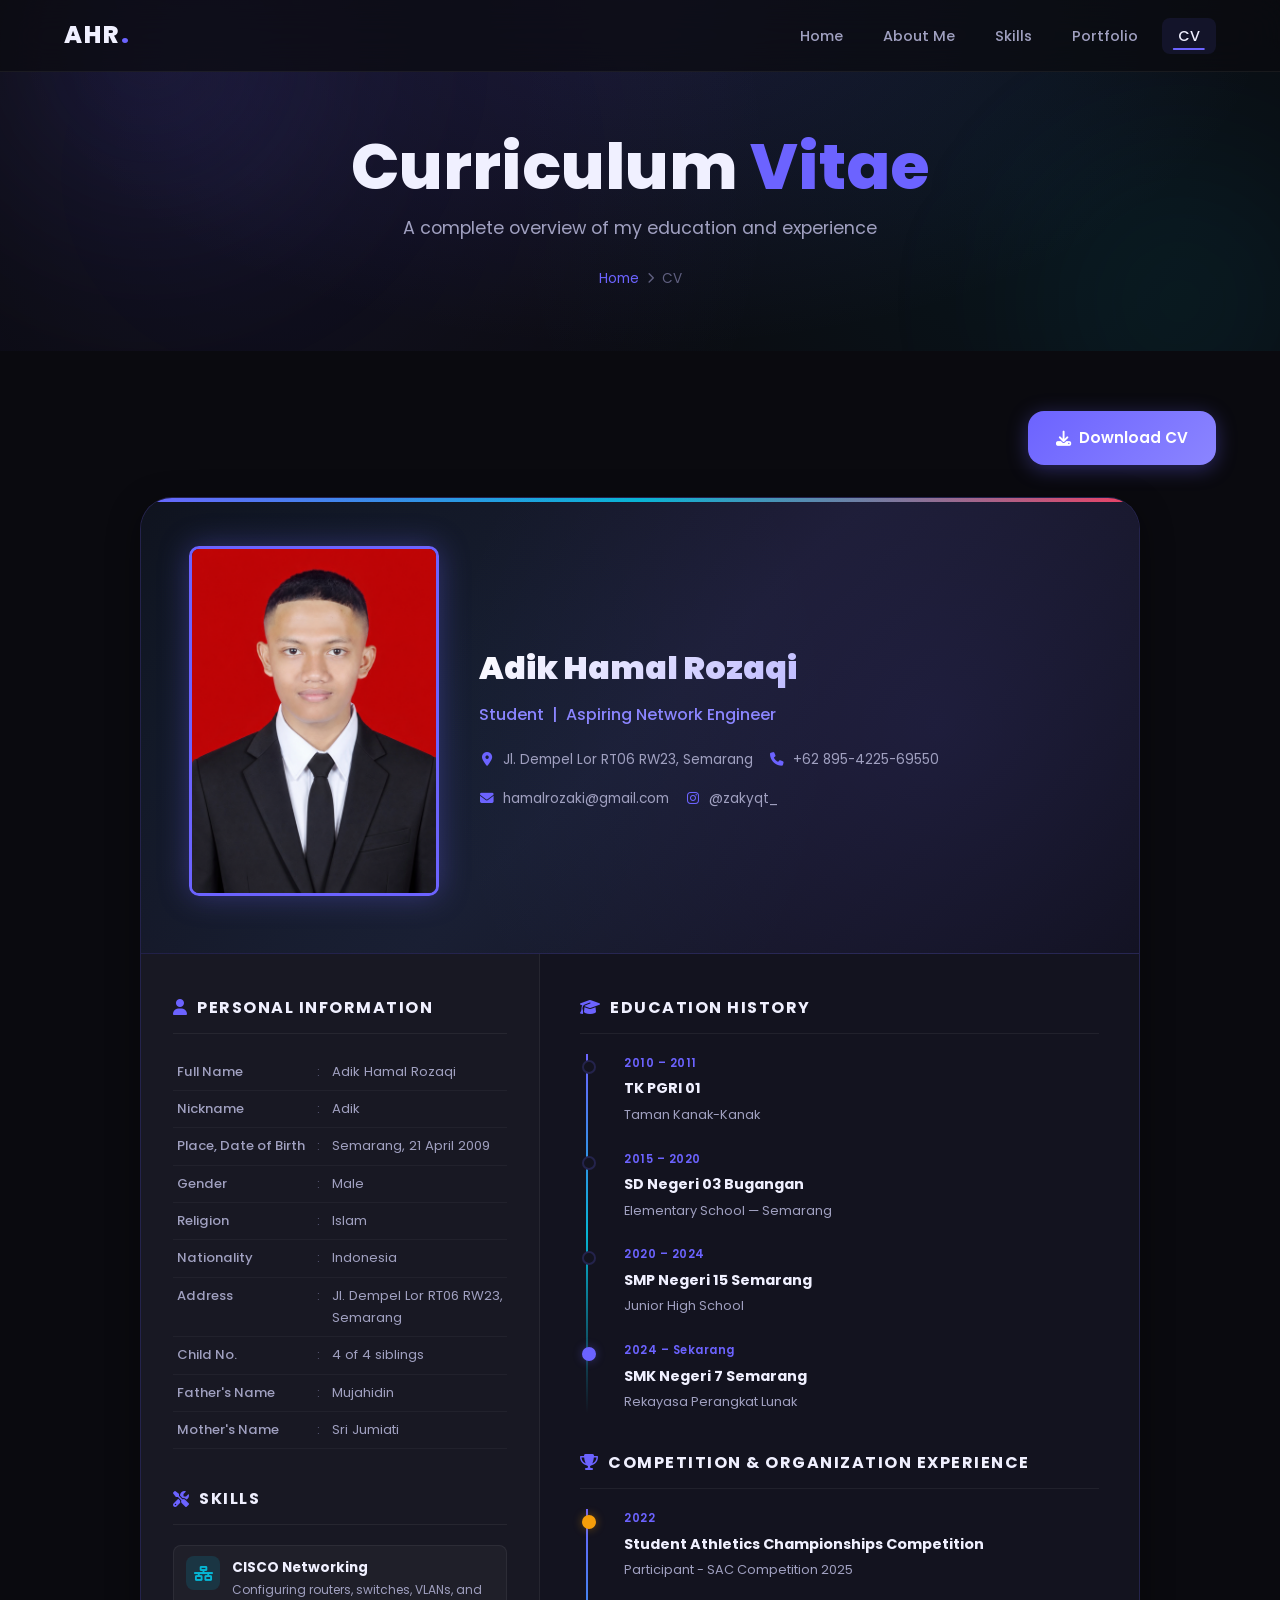
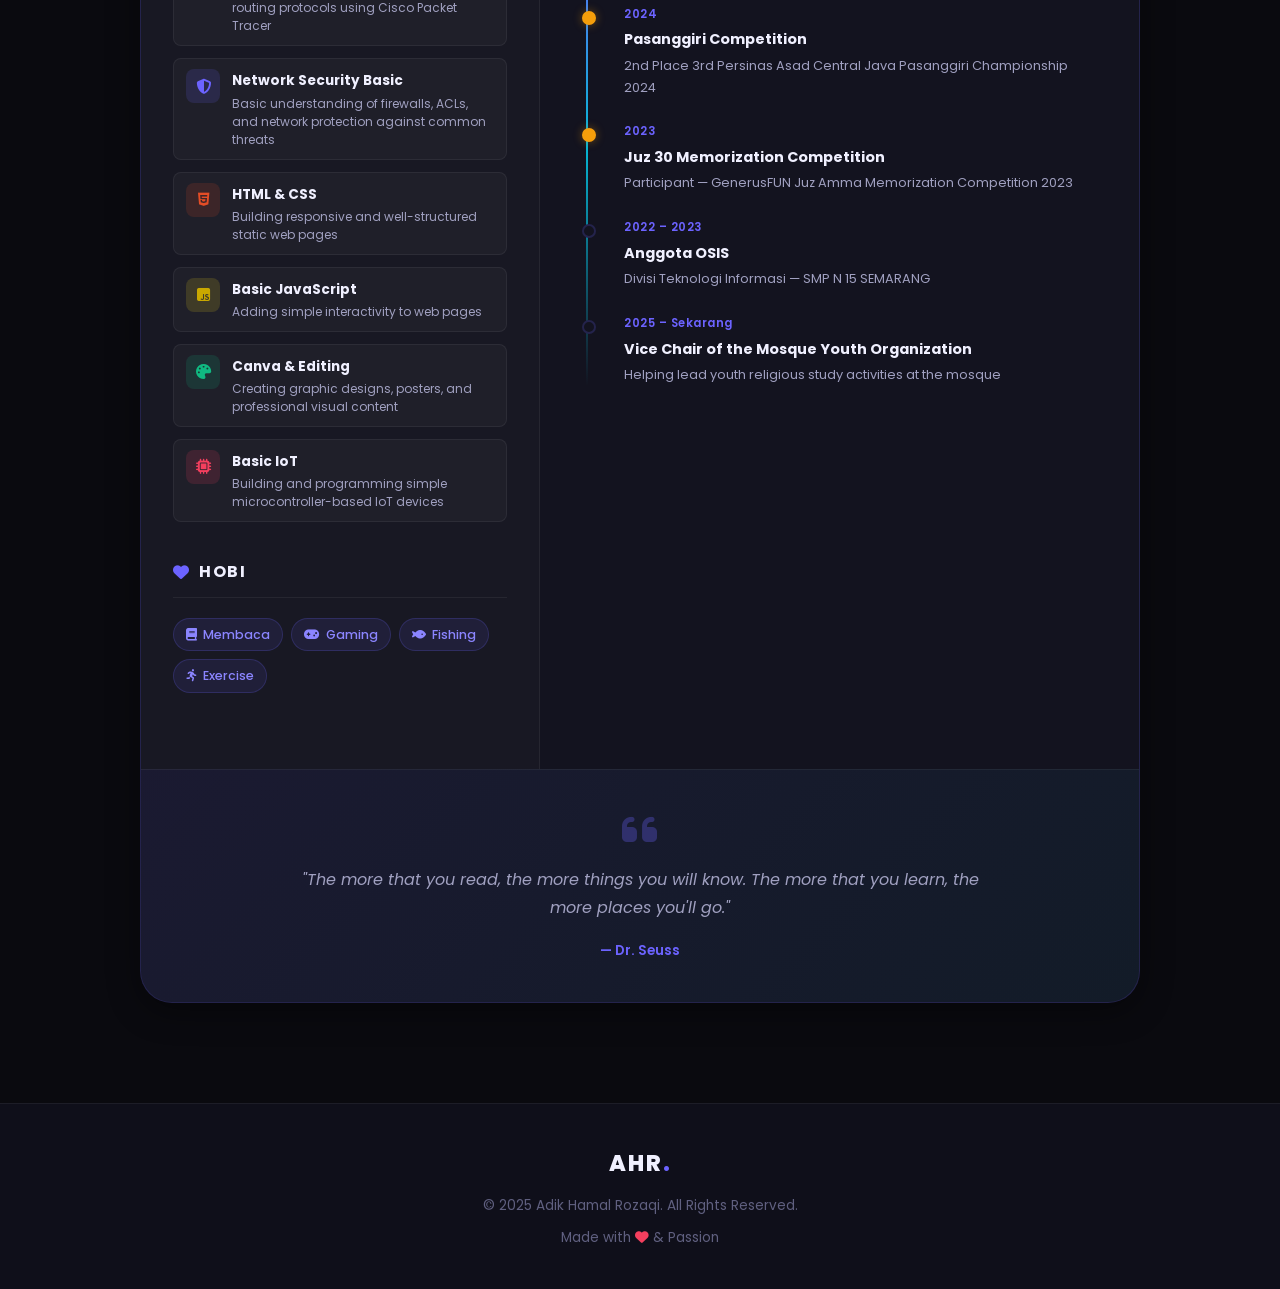
==== commit 84a5c28f: "Update personal branding website" ====
--- a/cv.html
+++ b/cv.html
@@ -66,7 +66,7 @@
         <div class="cv-header">
           <div class="cv-photo-wrapper">
             <img
-              src="fotoformal.jpeg"
+              src="fotoadikjas - Copy.png"
               alt="Foto Profesional"
               class="cv-photo"
               onerror="this.src='https://ui-avatars.com/api/?name=Adik+Rozaqi&size=200&background=6c63ff&color=fff&bold=true'"
